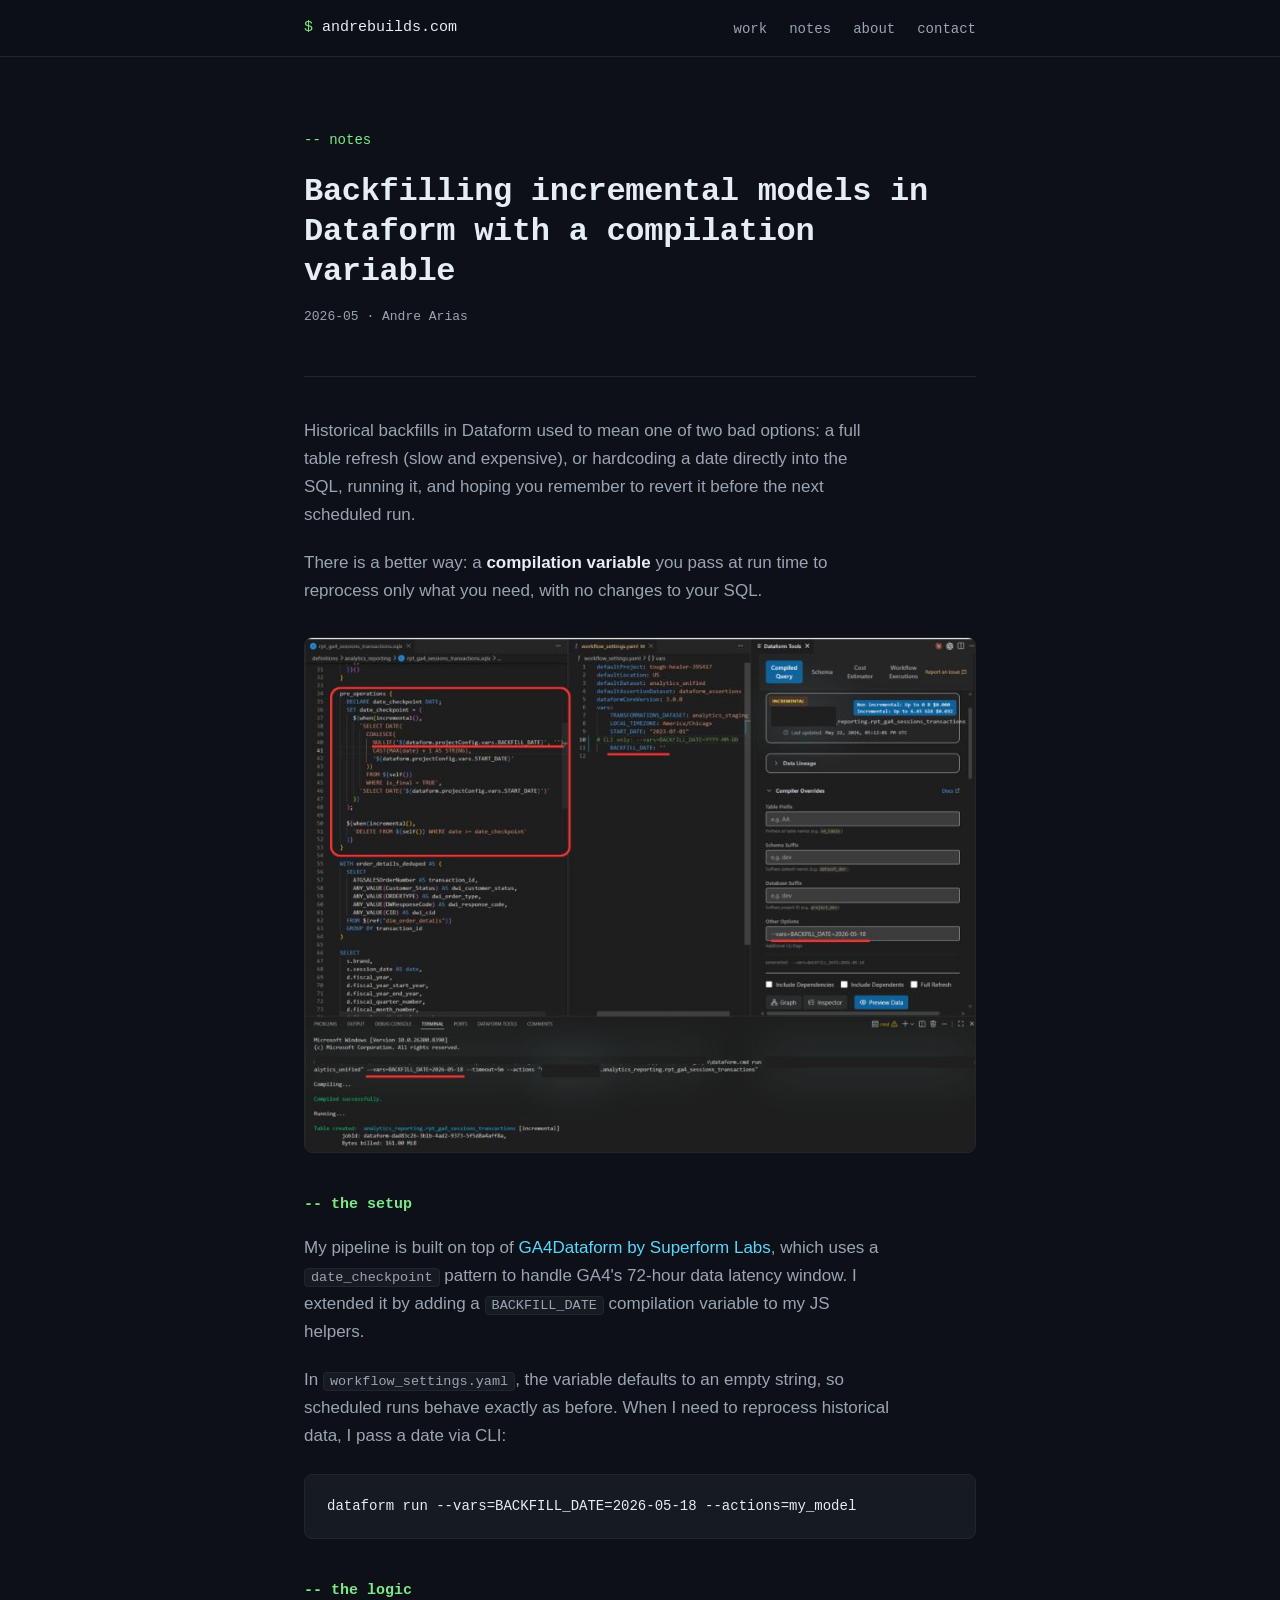
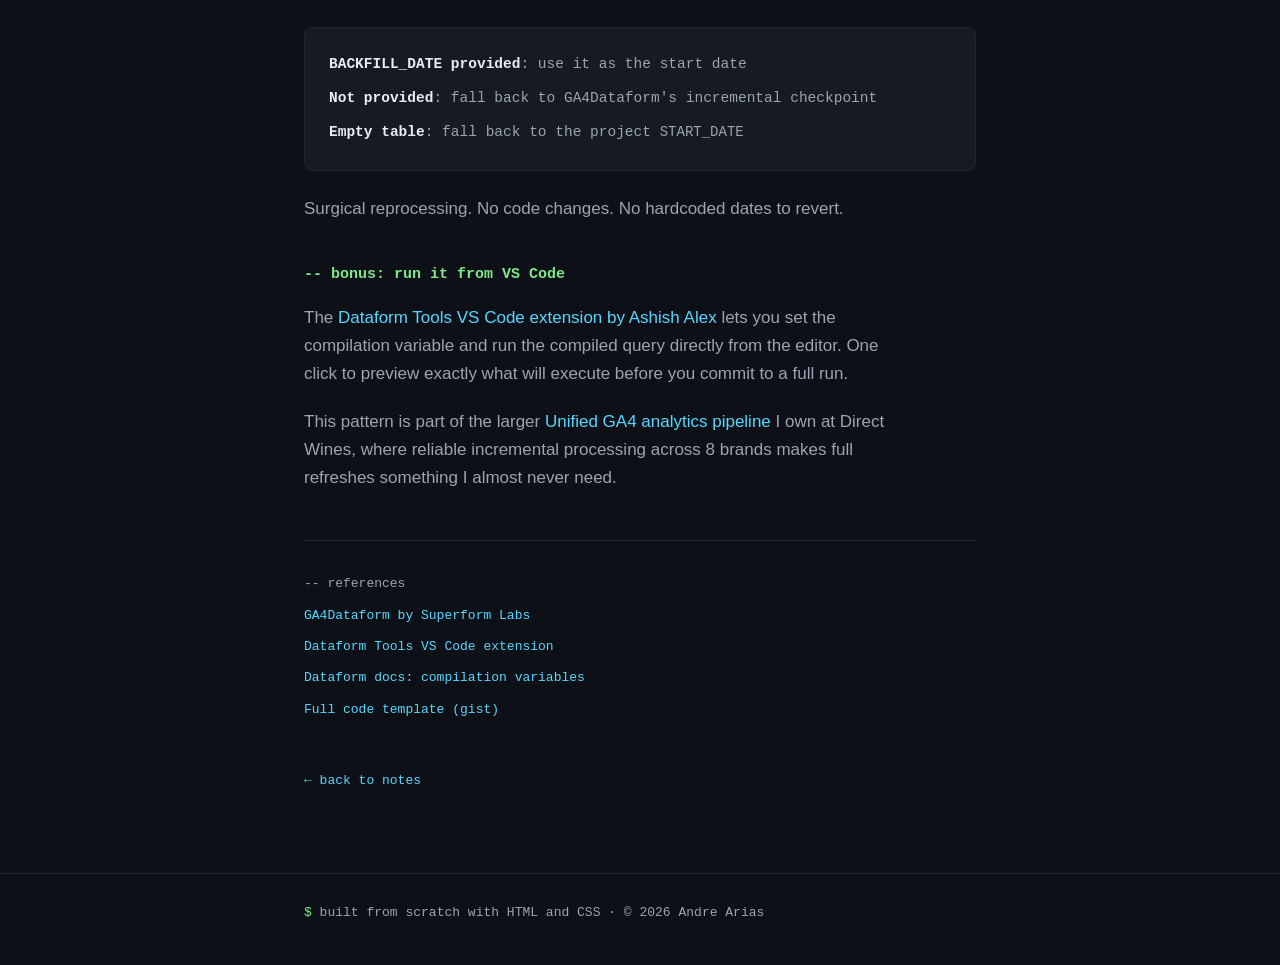
==== notes/backfilling-incremental-models-dataform.html @ ae3e3908 "new design" ====
<!DOCTYPE html>
<html lang="en">
<head>
<!-- Google Tag Manager -->
<script>(function(w,d,s,l,i){w[l]=w[l]||[];w[l].push({'gtm.start':
new Date().getTime(),event:'gtm.js'});var f=d.getElementsByTagName(s)[0],
j=d.createElement(s),dl=l!='dataLayer'?'&l='+l:'';j.async=true;j.src=
'https://www.googletagmanager.com/gtm.js?id='+i+dl;f.parentNode.insertBefore(j,f);
})(window,document,'script','dataLayer','GTM-55KTCBB');</script>
<!-- End Google Tag Manager -->
<meta charset="UTF-8">
<meta name="viewport" content="width=device-width, initial-scale=1.0">
<title>Backfilling incremental models in Dataform with a compilation variable - Andre Arias</title>
<meta name="description" content="How to reprocess historical data in Dataform without touching your SQL: a BACKFILL_DATE compilation variable that works alongside GA4Dataform's incremental checkpoint pattern.">
<meta property="og:title" content="Backfilling incremental models in Dataform with a compilation variable">
<meta property="og:description" content="Surgical historical reprocessing in Dataform: no code changes, no hardcoded dates to revert.">
<meta property="og:url" content="https://andrebuilds.com/notes/backfilling-incremental-models-dataform.html">
<meta property="og:type" content="article">
<meta property="og:image" content="https://andrebuilds.com/images/Logo.png">
<meta name="author" content="Andre Arias">
<link rel="icon" type="image/png" sizes="32x32" href="../favicon32x32.png">
<link rel="icon" type="image/png" sizes="16x16" href="../favicon16x16.png">
<style>
  :root {
    --bg: #0d1117;
    --bg-soft: #161b22;
    --border: #21262d;
    --text: #e6edf3;
    --muted: #9aa4b2;
    --green: #7ee787;
    --cyan: #58d6ff;
    --magenta: #ff2d92;
    --gold: #ffb300;
    --mono: ui-monospace, "SF Mono", "Cascadia Code", "JetBrains Mono", Menlo, Consolas, monospace;
    --sans: -apple-system, BlinkMacSystemFont, "Segoe UI", Roboto, Helvetica, Arial, sans-serif;
  }

  * { margin: 0; padding: 0; box-sizing: border-box; }

  html { scroll-behavior: smooth; }

  body {
    background: var(--bg);
    color: var(--text);
    font-family: var(--sans);
    font-size: 17px;
    line-height: 1.65;
    -webkit-font-smoothing: antialiased;
  }

  .wrap {
    max-width: 720px;
    margin: 0 auto;
    padding: 0 24px;
  }

  /* ---------- nav ---------- */
  nav {
    position: sticky;
    top: 0;
    background: rgba(13, 17, 23, 0.92);
    backdrop-filter: blur(8px);
    border-bottom: 1px solid var(--border);
    z-index: 10;
  }
  nav .wrap {
    display: flex;
    align-items: center;
    justify-content: space-between;
    height: 56px;
  }
  .prompt {
    font-family: var(--mono);
    font-size: 15px;
    color: var(--text);
    text-decoration: none;
    white-space: nowrap;
  }
  .prompt span:first-child { color: var(--green); }
  .tilde { display: none; }
  @media (max-width: 540px) {
    .host { display: none; }
    .tilde { display: inline; }
    nav ul { gap: 16px; }
    nav ul a { font-size: 13px; }
  }
  nav ul {
    display: flex;
    gap: 22px;
    list-style: none;
  }
  nav ul a {
    font-family: var(--mono);
    font-size: 14px;
    color: var(--muted);
    text-decoration: none;
  }
  nav ul a:hover { color: var(--cyan); }

  /* ---------- article ---------- */
  .note-header {
    padding: 72px 0 48px;
  }
  .note-label {
    font-family: var(--mono);
    font-size: 14px;
    color: var(--green);
    margin-bottom: 20px;
  }
  .note-label a {
    color: var(--green);
    text-decoration: none;
  }
  .note-label a:hover { text-decoration: underline; }
  .note-header h1 {
    font-family: var(--mono);
    font-size: clamp(22px, 4vw, 32px);
    font-weight: 700;
    line-height: 1.25;
    letter-spacing: -0.3px;
  }
  .note-meta {
    font-family: var(--mono);
    font-size: 13px;
    color: var(--muted);
    margin-top: 14px;
  }

  .note-body {
    padding-bottom: 80px;
    border-top: 1px solid var(--border);
    padding-top: 40px;
  }
  .note-body p {
    color: var(--muted);
    margin-bottom: 20px;
    max-width: 62ch;
  }
  .note-body p strong { color: var(--text); font-weight: 600; }
  .note-body h2 {
    font-family: var(--mono);
    font-size: 15px;
    color: var(--green);
    margin: 40px 0 16px;
  }
  .note-body a {
    color: var(--cyan);
    text-decoration: none;
  }
  .note-body a:hover { text-decoration: underline; }

  pre {
    background: var(--bg-soft);
    border: 1px solid var(--border);
    border-radius: 8px;
    padding: 20px 22px;
    overflow-x: auto;
    margin: 24px 0;
    font-family: var(--mono);
    font-size: 14px;
    line-height: 1.6;
  }
  code { font-family: var(--mono); font-size: 14px; }
  p code {
    background: var(--bg-soft);
    border: 1px solid var(--border);
    border-radius: 4px;
    padding: 1px 6px;
    font-size: 13.5px;
  }
  .comment { color: var(--green); }

  .logic-list {
    list-style: none;
    border: 1px solid var(--border);
    border-radius: 8px;
    background: var(--bg-soft);
    padding: 20px 24px;
    margin: 24px 0;
  }
  .logic-list li {
    font-family: var(--mono);
    font-size: 14.5px;
    color: var(--muted);
    padding: 5px 0;
  }
  .logic-list li strong { color: var(--text); }

  .links-section {
    border-top: 1px solid var(--border);
    padding-top: 32px;
    margin-top: 48px;
  }
  .links-section p {
    font-family: var(--mono);
    font-size: 13px;
    color: var(--muted);
    margin-bottom: 10px !important;
  }
  .links-section a {
    color: var(--cyan);
    text-decoration: none;
    font-family: var(--mono);
    font-size: 13px;
  }
  .links-section a:hover { text-decoration: underline; }
  .back-link {
    display: inline-block;
    font-family: var(--mono);
    font-size: 13px;
    color: var(--muted);
    text-decoration: none;
    margin-top: 40px;
  }
  .back-link:hover { color: var(--cyan); }

  .note-img {
    width: 100%;
    border-radius: 8px;
    border: 1px solid var(--border);
    margin: 32px 0;
    display: block;
  }

  /* ---------- footer ---------- */
  footer {
    border-top: 1px solid var(--border);
    padding: 28px 0 40px;
    font-family: var(--mono);
    font-size: 13px;
    color: var(--muted);
  }

  a:focus-visible {
    outline: 2px solid var(--cyan);
    outline-offset: 3px;
    border-radius: 3px;
  }

  @media (prefers-reduced-motion: reduce) {
    html { scroll-behavior: auto; }
  }
</style>
</head>
<body>
<!-- Google Tag Manager (noscript) -->
<noscript><iframe src="https://www.googletagmanager.com/ns.html?id=GTM-55KTCBB"
height="0" width="0" style="display:none;visibility:hidden"></iframe></noscript>
<!-- End Google Tag Manager (noscript) -->

<nav>
  <div class="wrap">
    <a class="prompt" href="../"><span>$</span> <span class="tilde">~</span><span class="host">andrebuilds.com</span></a>
    <ul>
      <li><a href="../#work">work</a></li>
      <li><a href="../#notes">notes</a></li>
      <li><a href="../#about">about</a></li>
      <li><a href="../#contact">contact</a></li>
    </ul>
  </div>
</nav>

<article>
  <div class="wrap">
    <header class="note-header">
      <div class="note-label"><a href="../#notes">-- notes</a></div>
      <h1>Backfilling incremental models in Dataform with a compilation variable</h1>
      <div class="note-meta">2026-05 &middot; Andre Arias</div>
    </header>

    <div class="note-body">
      <p>Historical backfills in Dataform used to mean one of two bad options: a full
      table refresh (slow and expensive), or hardcoding a date directly into the SQL,
      running it, and hoping you remember to revert it before the next scheduled run.</p>

      <p>There is a better way: a <strong>compilation variable</strong> you pass at run
      time to reprocess only what you need, with no changes to your SQL.</p>

      <img class="note-img" src="../images/backfill.jpeg" alt="VS Code showing the BACKFILL_DATE pre-operations SQL on the left, workflow_settings.yaml in the center, and the Dataform Tools panel with the variable set, with a successful incremental run in the terminal below.">

      <h2>-- the setup</h2>

      <p>My pipeline is built on top of
      <a href="https://ga4dataform.com/" target="_blank" rel="noopener">GA4Dataform by Superform Labs</a>,
      which uses a <code>date_checkpoint</code> pattern to handle GA4's 72-hour data
      latency window. I extended it by adding a <code>BACKFILL_DATE</code> compilation
      variable to my JS helpers.</p>

      <p>In <code>workflow_settings.yaml</code>, the variable defaults to an empty string,
      so scheduled runs behave exactly as before. When I need to reprocess historical
      data, I pass a date via CLI:</p>

<pre>dataform run --vars=BACKFILL_DATE=2026-05-18 --actions=my_model</pre>

      <h2>-- the logic</h2>

      <ul class="logic-list">
        <li><strong>BACKFILL_DATE provided</strong>: use it as the start date</li>
        <li><strong>Not provided</strong>: fall back to GA4Dataform's incremental checkpoint</li>
        <li><strong>Empty table</strong>: fall back to the project <code>START_DATE</code></li>
      </ul>

      <p>Surgical reprocessing. No code changes. No hardcoded dates to revert.</p>

      <h2>-- bonus: run it from VS Code</h2>

      <p>The <a href="https://dataformtools.com/" target="_blank" rel="noopener">Dataform Tools VS Code extension by Ashish Alex</a>
      lets you set the compilation variable and run the compiled query directly from the
      editor. One click to preview exactly what will execute before you commit to a full
      run.</p>

      <p>This pattern is part of the larger
      <a href="../#work">Unified GA4 analytics pipeline</a> I own at Direct Wines,
      where reliable incremental processing across 8 brands makes full refreshes
      something I almost never need.</p>

      <div class="links-section">
        <p>-- references</p>
        <p><a href="https://ga4dataform.com/" target="_blank" rel="noopener">GA4Dataform by Superform Labs</a></p>
        <p><a href="https://dataformtools.com/" target="_blank" rel="noopener">Dataform Tools VS Code extension</a></p>
        <p><a href="https://cloud.google.com/dataform/docs/use-compilation-variables" target="_blank" rel="noopener">Dataform docs: compilation variables</a></p>
        <p><a href="https://gist.github.com/andre683/80aae23a960dda1ea41fbb2f661b0474" target="_blank" rel="noopener">Full code template (gist)</a></p>
      </div>

      <a class="back-link" href="../#notes">&larr; back to notes</a>
    </div>
  </div>
</article>

<footer>
  <div class="wrap">
    <span style="color: var(--green);">$</span> built from scratch with HTML and CSS &middot; &copy; 2026 Andre Arias
  </div>
</footer>

</body>
</html>
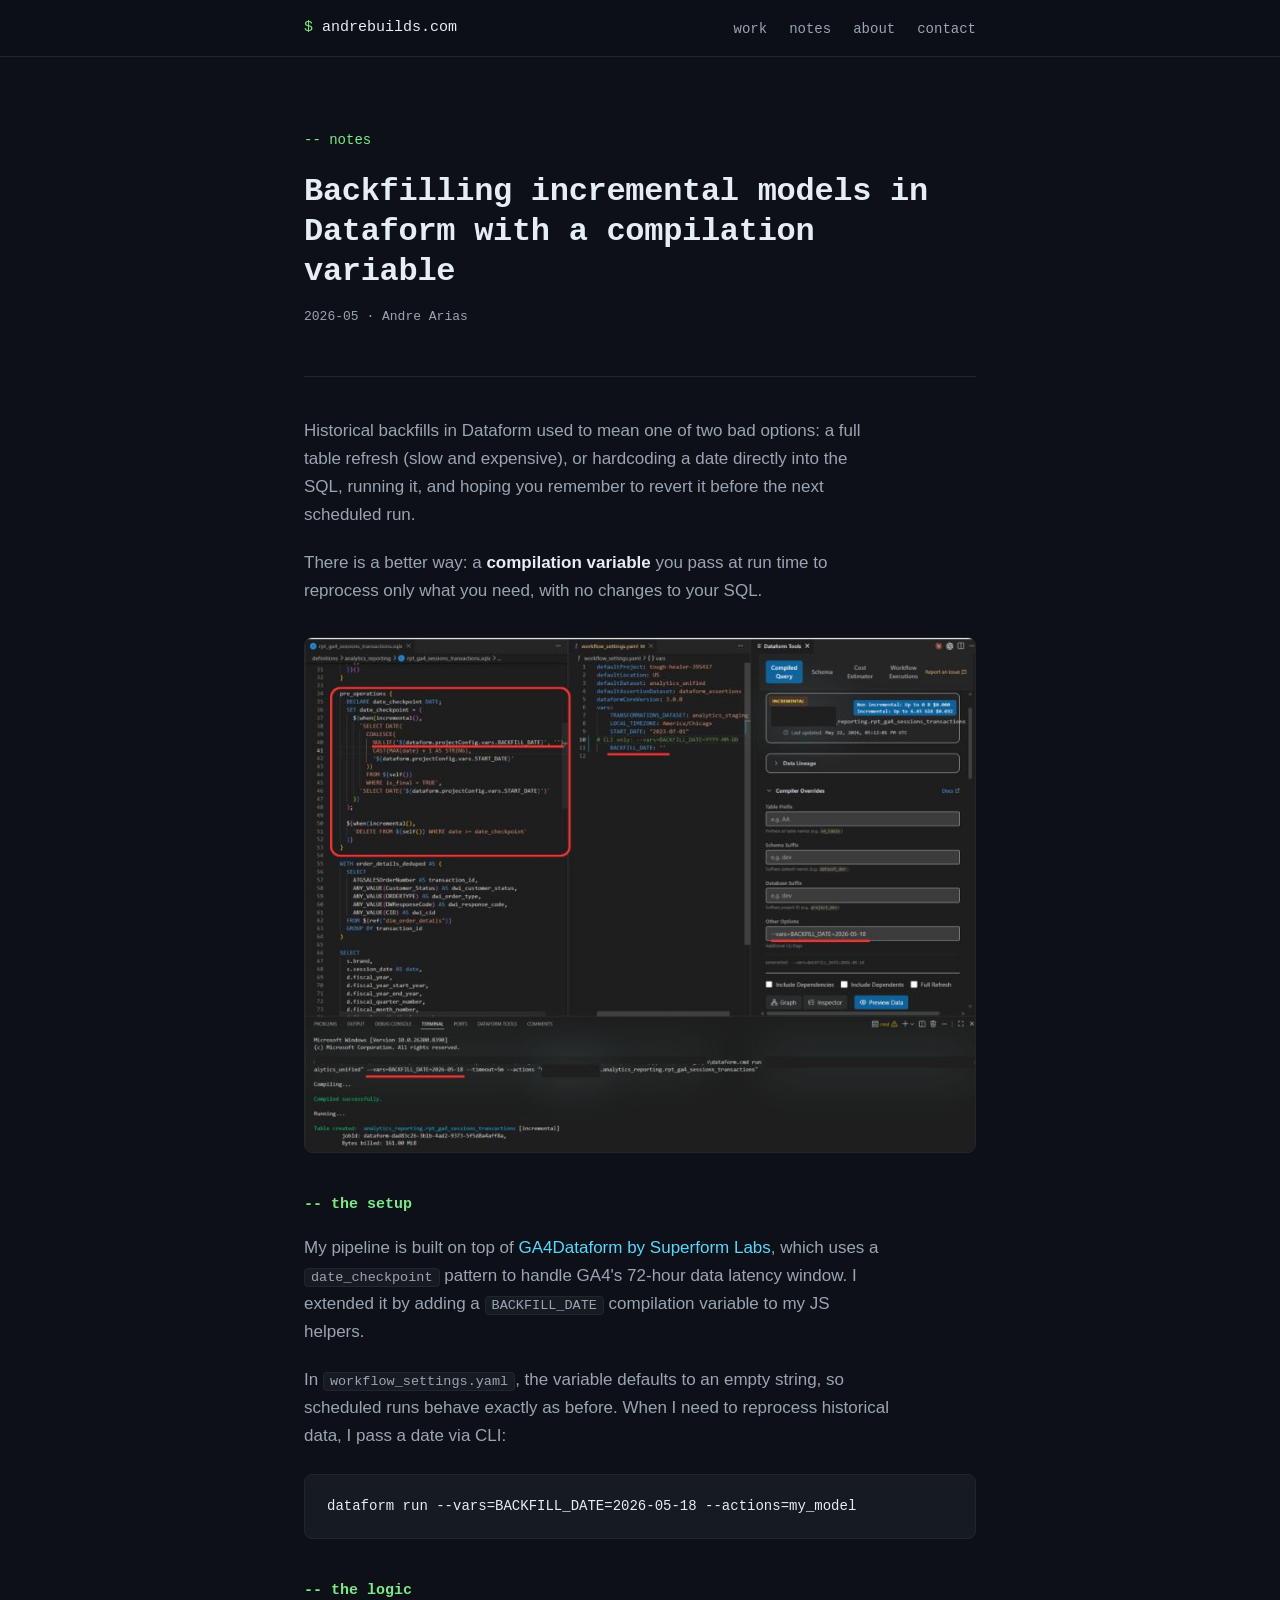
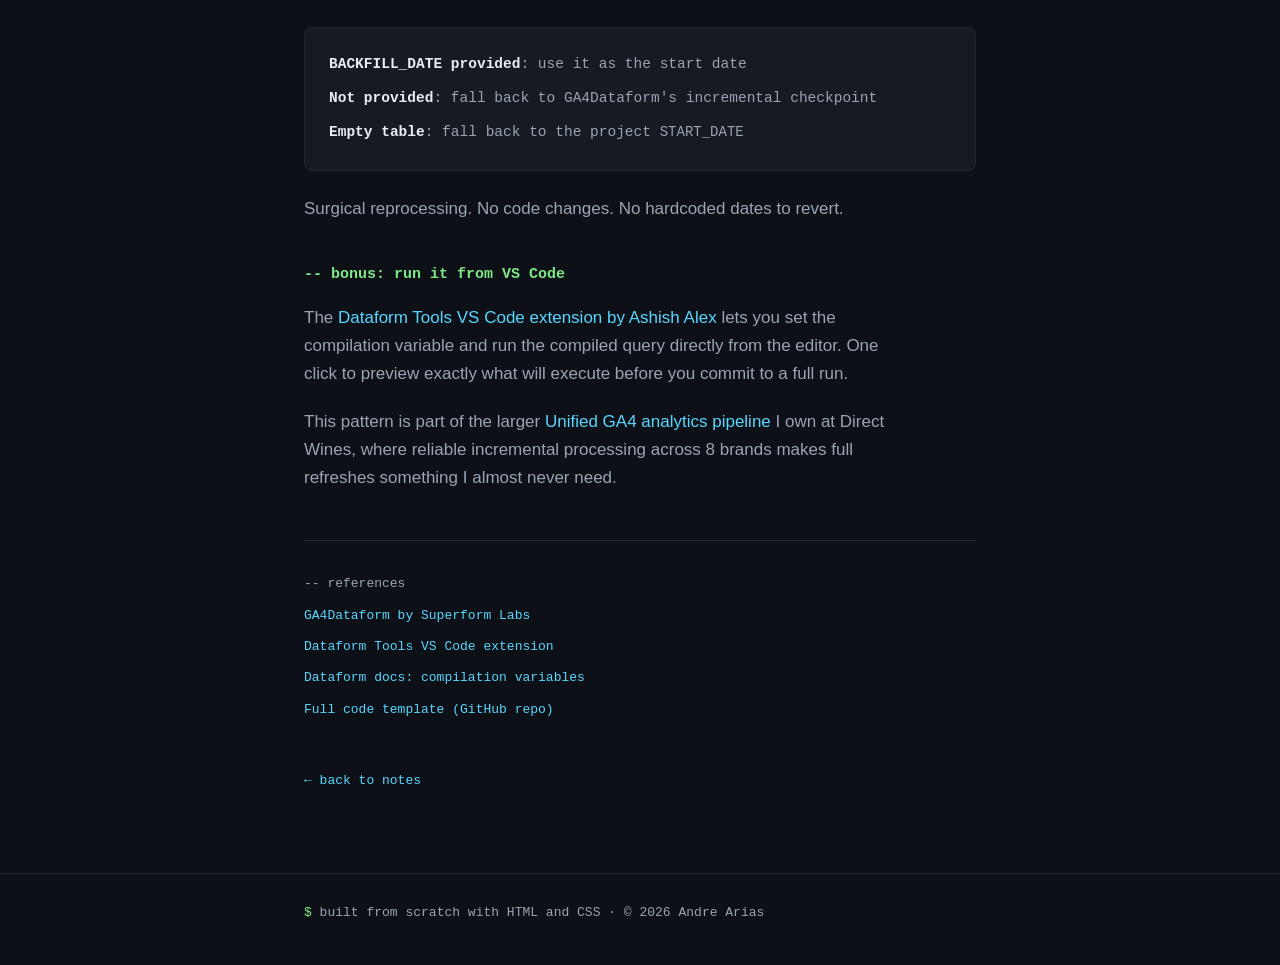
==== commit 70e32dbb: "Update link text for full code template reference" ====
--- a/notes/backfilling-incremental-models-dataform.html
+++ b/notes/backfilling-incremental-models-dataform.html
@@ -319,7 +319,7 @@
         <p><a href="https://ga4dataform.com/" target="_blank" rel="noopener">GA4Dataform by Superform Labs</a></p>
         <p><a href="https://dataformtools.com/" target="_blank" rel="noopener">Dataform Tools VS Code extension</a></p>
         <p><a href="https://cloud.google.com/dataform/docs/use-compilation-variables" target="_blank" rel="noopener">Dataform docs: compilation variables</a></p>
-        <p><a href="https://gist.github.com/andre683/80aae23a960dda1ea41fbb2f661b0474" target="_blank" rel="noopener">Full code template (gist)</a></p>
+        <p><a href="https://github.com/andre683/dataform-ga4-patterns/blob/main/docs/incremental-backfill.md" target="_blank" rel="noopener">Full code template (GitHub repo)</a></p>
       </div>
 
       <a class="back-link" href="../#notes">&larr; back to notes</a>
